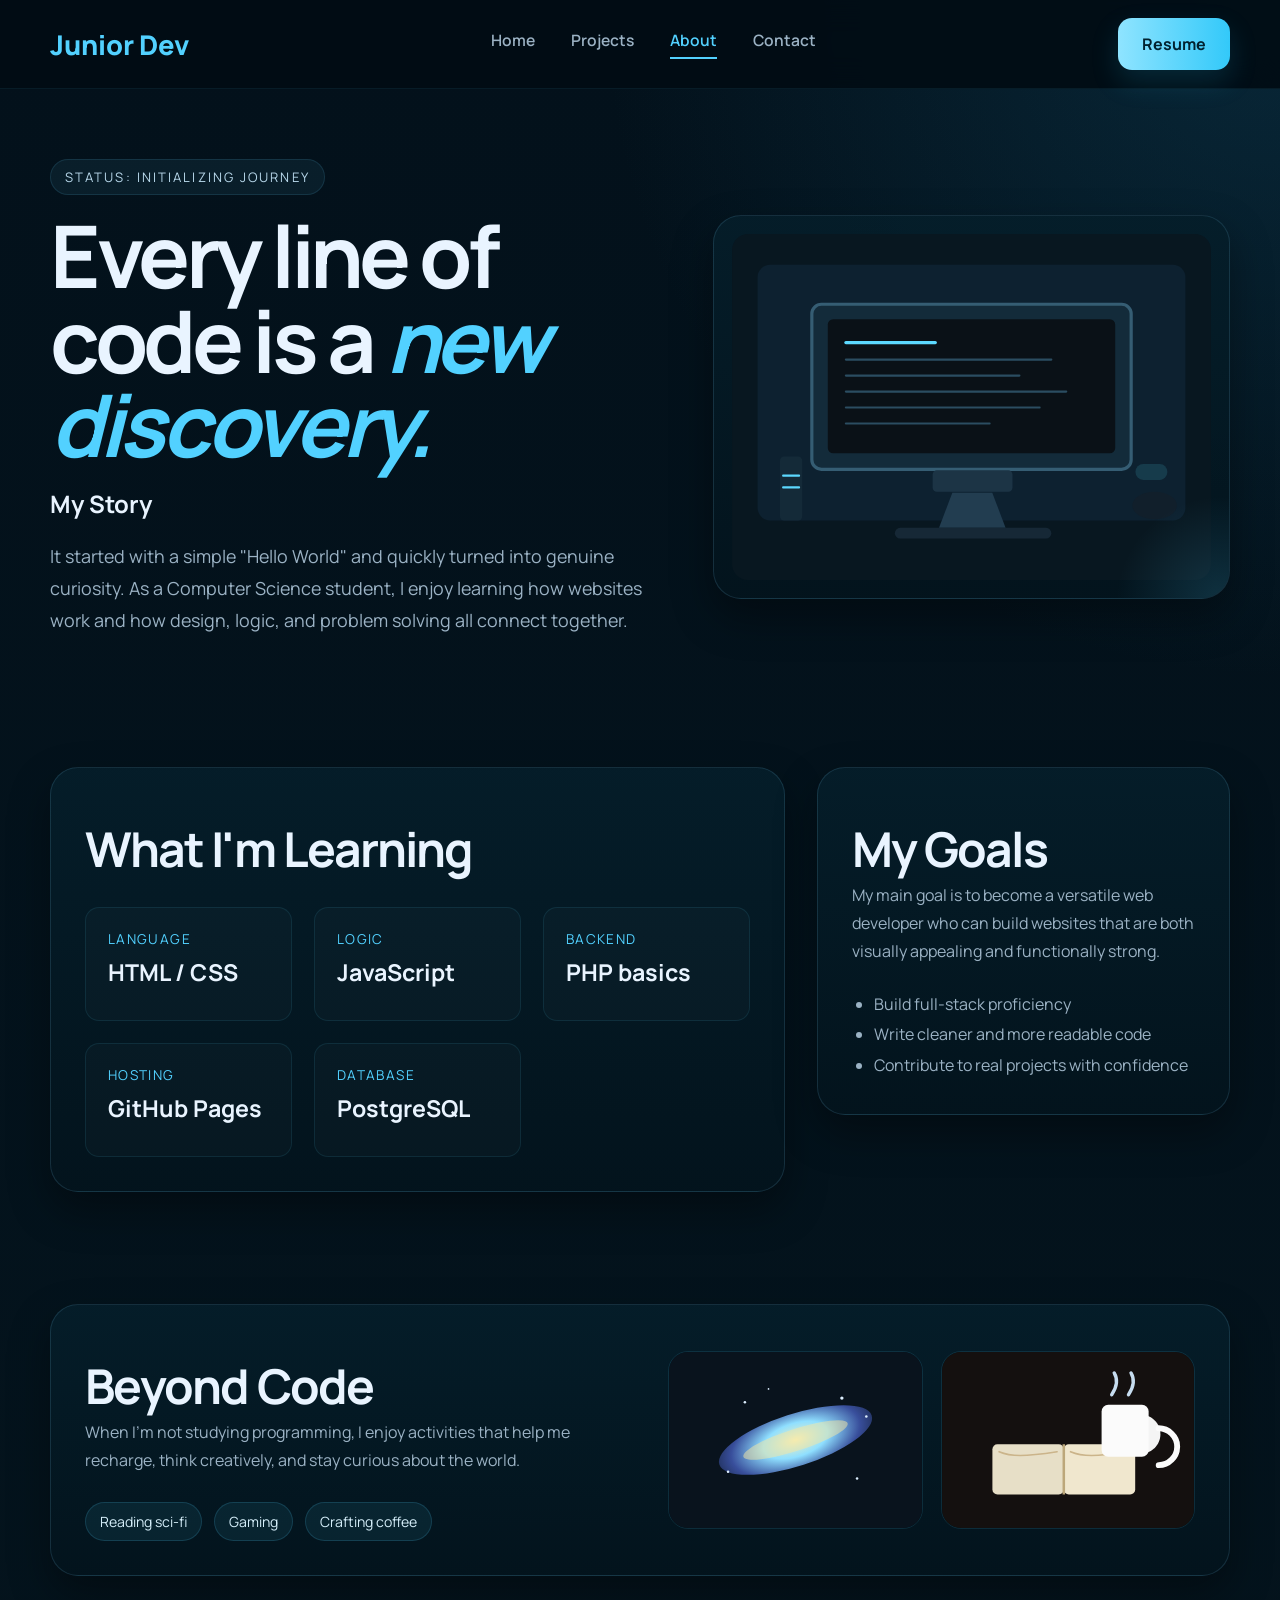
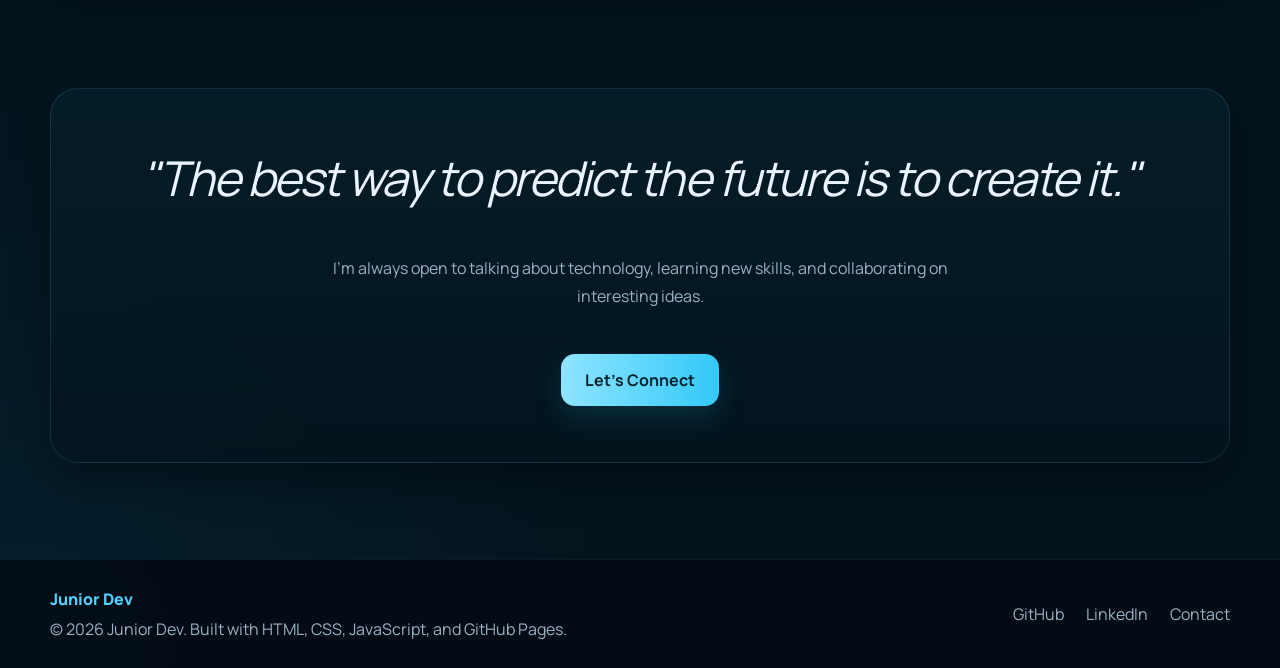
==== about.html @ 96a710fa "Add GitHub Pages static version of portfolio" ====
<!DOCTYPE html>
<html lang="en">
<head>
    <meta charset="UTF-8">
    <meta name="viewport" content="width=device-width, initial-scale=1.0">
    <title>About | Junior Dev</title>
    <link rel="preconnect" href="https://fonts.googleapis.com">
    <link rel="preconnect" href="https://fonts.gstatic.com" crossorigin>
    <link href="https://fonts.googleapis.com/css2?family=Manrope:wght@400;500;600;700;800&display=swap" rel="stylesheet">
    <link rel="stylesheet" href="styles/style.css">
</head>
<body>
    <header class="site-header">
        <div class="container header-row">
            <a class="site-logo" href="index.html">Junior Dev</a>
            <button class="menu-button" id="menuButton" type="button" aria-label="Open navigation">Menu</button>
            <nav class="site-navigation" id="siteNavigation">
                <a href="index.html">Home</a>
                <a href="projects.html">Projects</a>
                <a class="active-link" href="about.html">About</a>
                <a href="contact.html">Contact</a>
            </nav>
            <a class="resume-button" href="resume.html">Resume</a>
        </div>
    </header>

    <main>
        <section class="page-intro-section">
            <div class="container about-hero-grid">
                <div>
                    <p class="small-label">Status: initializing journey</p>
                    <h1>Every line of code is a <span>new discovery.</span></h1>
                    <h2 class="story-title">My Story</h2>
                    <p class="page-intro-text">
                        It started with a simple "Hello World" and quickly turned into genuine curiosity.
                        As a Computer Science student, I enjoy learning how websites work and how design,
                        logic, and problem solving all connect together.
                    </p>
                </div>

                <div class="about-image-card">
                    <img src="assets/images/about-desk.svg" alt="Workspace illustration showing a coding desk">
                </div>
            </div>
        </section>

        <section class="about-details-section">
            <div class="container about-details-grid">
                <article class="wide-info-card">
                    <h2>What I'm Learning</h2>
                    <div class="learning-skill-grid">
                        <div class="mini-skill-card">
                            <p>Language</p>
                            <h3>HTML / CSS</h3>
                        </div>
                        <div class="mini-skill-card">
                            <p>Logic</p>
                            <h3>JavaScript</h3>
                        </div>
                        <div class="mini-skill-card">
                            <p>Backend</p>
                            <h3>PHP basics</h3>
                        </div>
                        <div class="mini-skill-card">
                            <p>Hosting</p>
                            <h3>GitHub Pages</h3>
                        </div>
                        <div class="mini-skill-card">
                            <p>Database</p>
                            <h3>PostgreSQL</h3>
                        </div>
                    </div>
                </article>

                <article class="side-info-card">
                    <h2>My Goals</h2>
                    <p>
                        My main goal is to become a versatile web developer who can build websites
                        that are both visually appealing and functionally strong.
                    </p>
                    <ul class="goal-list">
                        <li>Build full-stack proficiency</li>
                        <li>Write cleaner and more readable code</li>
                        <li>Contribute to real projects with confidence</li>
                    </ul>
                </article>
            </div>
        </section>

        <section class="beyond-code-section">
            <div class="container beyond-code-card">
                <div class="beyond-code-text">
                    <h2>Beyond Code</h2>
                    <p>
                        When I'm not studying programming, I enjoy activities that help me recharge,
                        think creatively, and stay curious about the world.
                    </p>

                    <div class="hobby-badge-row">
                        <span>Reading sci-fi</span>
                        <span>Gaming</span>
                        <span>Crafting coffee</span>
                    </div>
                </div>

                <div class="beyond-code-images">
                    <img src="assets/images/galaxy.svg" alt="Galaxy themed illustration">
                    <img src="assets/images/coffee-book.svg" alt="Book and coffee themed illustration">
                </div>
            </div>
        </section>

        <section class="quote-section">
            <div class="container quote-box">
                <blockquote>"The best way to predict the future is to create it."</blockquote>
                <p>
                    I'm always open to talking about technology, learning new skills,
                    and collaborating on interesting ideas.
                </p>
                <a class="primary-button" href="contact.html">Let's Connect</a>
            </div>
        </section>
    </main>

    <footer class="site-footer">
        <div class="container footer-row">
            <div>
                <p class="footer-brand">Junior Dev</p>
                <p class="footer-text">&copy; <span id="footerYear"></span> Junior Dev. Built with HTML, CSS, JavaScript, and GitHub Pages.</p>
            </div>
            <div class="footer-links">
                <a href="https://github.com/Cheang-Zhi-Lin" target="_blank" rel="noreferrer">GitHub</a>
                <a href="https://www.linkedin.com/" target="_blank" rel="noreferrer">LinkedIn</a>
                <a href="contact.html">Contact</a>
            </div>
        </div>
    </footer>

    <script src="scripts/script.js"></script>
</body>
</html>
---- styles/style.css ----
:root {
    --background-color: #04141d;
    --background-color-dark: #030d15;
    --card-color: rgba(7, 28, 39, 0.88);
    --card-color-light: rgba(10, 38, 53, 0.92);
    --line-color: rgba(113, 187, 223, 0.16);
    --text-color: #e9f4ff;
    --muted-text-color: #9bb2c4;
    --accent-color: #52d1ff;
    --accent-color-soft: #6bdcff;
    --button-text-color: #02222f;
    --shadow-color: rgba(0, 0, 0, 0.35);
    --font-main: "Manrope", sans-serif;
    --border-radius-large: 28px;
    --border-radius-medium: 20px;
    --border-radius-small: 14px;
    --container-width: 1180px;
}

* {
    box-sizing: border-box;
}

html {
    scroll-behavior: smooth;
}

body {
    margin: 0;
    font-family: var(--font-main);
    color: var(--text-color);
    background:
        radial-gradient(circle at top right, rgba(18, 81, 110, 0.35), transparent 26%),
        radial-gradient(circle at bottom left, rgba(10, 90, 136, 0.16), transparent 24%),
        linear-gradient(180deg, #03111b 0%, #04141d 100%);
}

img {
    max-width: 100%;
    display: block;
}

a {
    color: inherit;
    text-decoration: none;
}

button,
input,
textarea {
    font: inherit;
}

.container {
    width: min(calc(100% - 40px), var(--container-width));
    margin: 0 auto;
}

.site-header {
    position: sticky;
    top: 0;
    z-index: 10;
    background: rgba(2, 12, 20, 0.92);
    backdrop-filter: blur(16px);
    border-bottom: 1px solid rgba(82, 209, 255, 0.08);
}

.header-row {
    display: flex;
    align-items: center;
    justify-content: space-between;
    gap: 20px;
    min-height: 88px;
}

.site-logo {
    font-size: 1.7rem;
    font-weight: 800;
    color: var(--accent-color);
}

.site-navigation {
    display: flex;
    gap: 36px;
    align-items: center;
}

.site-navigation a {
    color: var(--muted-text-color);
    font-size: 0.98rem;
    font-weight: 600;
    padding-bottom: 6px;
    border-bottom: 2px solid transparent;
    transition: 0.25s ease;
}

.site-navigation a:hover,
.site-navigation a.active-link {
    color: var(--accent-color);
    border-bottom-color: var(--accent-color);
}

.resume-button,
.primary-button,
.secondary-button {
    display: inline-flex;
    align-items: center;
    justify-content: center;
    min-height: 52px;
    padding: 0 24px;
    border-radius: 14px;
    font-weight: 700;
    transition: transform 0.25s ease, box-shadow 0.25s ease, background 0.25s ease;
}

.resume-button,
.primary-button {
    background: linear-gradient(90deg, #8fe4ff, #33c9f9);
    color: var(--button-text-color);
    box-shadow: 0 12px 28px rgba(31, 167, 210, 0.18);
}

.secondary-button {
    color: var(--text-color);
    border: 1px solid rgba(108, 187, 217, 0.2);
    background: rgba(255, 255, 255, 0.02);
}

.resume-button:hover,
.primary-button:hover,
.secondary-button:hover {
    transform: translateY(-2px);
}

.menu-button {
    display: none;
    border: 1px solid rgba(108, 187, 217, 0.2);
    background: rgba(255, 255, 255, 0.03);
    color: var(--text-color);
    border-radius: 12px;
    padding: 10px 16px;
    cursor: pointer;
}

main section {
    padding: 56px 0;
}

.hero-section {
    padding-top: 70px;
}

.hero-grid,
.about-hero-grid,
.contact-grid,
.stack-grid,
.about-details-grid {
    display: grid;
    gap: 32px;
}

.hero-grid,
.about-hero-grid {
    grid-template-columns: 1.1fr 0.9fr;
    align-items: center;
}

.hero-text h1,
.page-intro h1,
.about-hero-grid h1,
.contact-left-panel h1,
.resume-heading h1 {
    font-size: clamp(2.8rem, 7vw, 5.4rem);
    line-height: 0.98;
    margin: 18px 0 20px;
    letter-spacing: -0.05em;
}

.hero-text h1 span,
.about-hero-grid h1 span {
    color: var(--accent-color);
    font-style: italic;
}

.small-label {
    display: inline-flex;
    align-items: center;
    gap: 10px;
    margin: 0;
    padding: 8px 14px;
    border-radius: 999px;
    color: #b7d7ea;
    background: rgba(89, 184, 223, 0.08);
    border: 1px solid rgba(89, 184, 223, 0.14);
    font-size: 0.82rem;
    text-transform: uppercase;
    letter-spacing: 0.16em;
}

.hero-description,
.page-intro-text,
.contact-intro-text,
.story-title + .page-intro-text,
.resume-heading .page-intro-text {
    max-width: 640px;
    color: var(--muted-text-color);
    font-size: 1.12rem;
    line-height: 1.8;
}

.button-row {
    display: flex;
    gap: 16px;
    flex-wrap: wrap;
    margin-top: 34px;
}

.hero-image-card,
.about-image-card,
.contact-side-image,
.resume-card,
.callout-card,
.wide-info-card,
.side-info-card,
.project-card,
.info-card,
.tool-card,
.contact-form-card,
.contact-left-panel,
.beyond-code-card,
.quote-box {
    position: relative;
    background: linear-gradient(180deg, rgba(5, 30, 42, 0.92), rgba(3, 20, 29, 0.92));
    border: 1px solid var(--line-color);
    border-radius: var(--border-radius-large);
    box-shadow: 0 18px 40px var(--shadow-color);
    overflow: hidden;
}

.hero-image-card,
.about-image-card {
    padding: 18px;
}

.hero-image-card::after,
.about-image-card::after,
.contact-form-card::after,
.beyond-code-card::after,
.callout-card::after {
    content: "";
    position: absolute;
    inset: auto -20% -30% auto;
    width: 220px;
    height: 220px;
    background: radial-gradient(circle, rgba(82, 209, 255, 0.16), transparent 68%);
    pointer-events: none;
}

.section-heading {
    margin-bottom: 26px;
}

.section-heading-row {
    display: flex;
    justify-content: space-between;
    align-items: end;
    gap: 24px;
    flex-wrap: wrap;
}

.section-heading h2,
.callout-card h2,
.quote-box blockquote,
.stack-grid h2,
.wide-info-card h2,
.side-info-card h2,
.beyond-code-text h2,
.resume-grid h2 {
    margin: 14px 0 0;
    font-size: clamp(2rem, 4vw, 3rem);
    letter-spacing: -0.04em;
}

.section-note {
    color: var(--muted-text-color);
    font-style: italic;
}

.toolkit-grid,
.learning-grid,
.projects-grid,
.learning-skill-grid,
.resume-grid {
    display: grid;
    gap: 22px;
}

.toolkit-grid {
    grid-template-columns: repeat(5, 1fr);
}

.tool-card,
.info-card {
    padding: 28px;
}

.tool-number {
    margin: 0 0 28px;
    color: var(--accent-color);
    font-size: 0.9rem;
    font-weight: 700;
}

.tool-card h3,
.info-card h3,
.project-content h2,
.mini-skill-card h3 {
    margin: 0 0 10px;
    font-size: 1.45rem;
}

.tool-card p:last-child,
.info-card p,
.project-content p,
.side-info-card p,
.beyond-code-text p,
.stack-grid p,
.resume-grid p {
    margin: 0;
    color: var(--muted-text-color);
    line-height: 1.75;
}

.learning-grid {
    grid-template-columns: repeat(3, 1fr);
}

.info-icon {
    display: inline-flex;
    min-width: 56px;
    min-height: 40px;
    align-items: center;
    justify-content: center;
    margin-bottom: 20px;
    border-radius: 12px;
    color: var(--accent-color);
    background: rgba(82, 209, 255, 0.08);
    border: 1px solid rgba(82, 209, 255, 0.16);
    font-weight: 700;
}

.callout-card,
.quote-box {
    padding: 56px;
    display: flex;
    align-items: center;
    justify-content: space-between;
    gap: 28px;
}

.callout-card p,
.quote-box p {
    max-width: 680px;
    color: var(--muted-text-color);
    line-height: 1.75;
}

.page-intro-section {
    padding-top: 70px;
}

.page-intro {
    max-width: 860px;
}

.projects-grid {
    grid-template-columns: repeat(2, 1fr);
}

.project-card img {
    width: 100%;
    min-height: 260px;
    object-fit: cover;
}

.project-content {
    padding: 28px;
}

.tag-row {
    display: flex;
    gap: 8px;
    flex-wrap: wrap;
    margin-bottom: 16px;
}

.tag-row span,
.stack-badge,
.hobby-badge-row span {
    padding: 9px 14px;
    border-radius: 999px;
    background: rgba(82, 209, 255, 0.08);
    border: 1px solid rgba(82, 209, 255, 0.16);
    color: #d5eef9;
    font-size: 0.88rem;
}

.project-content a {
    display: inline-block;
    margin-top: 22px;
    color: var(--accent-color);
    font-weight: 700;
}

.large-project-card {
    grid-column: span 1;
}

.stack-grid {
    grid-template-columns: 0.9fr 1.1fr;
    align-items: center;
}

.stack-badges {
    display: flex;
    flex-wrap: wrap;
    gap: 14px;
    justify-content: end;
}

.about-details-grid {
    grid-template-columns: 1.6fr 0.9fr;
    align-items: start;
}

.wide-info-card,
.side-info-card,
.contact-left-panel,
.contact-form-card,
.resume-card {
    padding: 34px;
}

.learning-skill-grid {
    grid-template-columns: repeat(3, 1fr);
    margin-top: 26px;
}

.mini-skill-card {
    padding: 22px;
    border-radius: var(--border-radius-small);
    background: rgba(255, 255, 255, 0.02);
    border: 1px solid rgba(82, 209, 255, 0.1);
}

.mini-skill-card p {
    margin: 0 0 8px;
    color: var(--accent-color);
    font-size: 0.85rem;
    text-transform: uppercase;
    letter-spacing: 0.1em;
}

.goal-list,
.simple-list {
    margin: 24px 0 0;
    padding-left: 22px;
    color: var(--muted-text-color);
    line-height: 1.9;
}

.beyond-code-card {
    display: grid;
    grid-template-columns: 1fr 0.95fr;
    gap: 28px;
    padding: 34px;
}

.hobby-badge-row {
    display: flex;
    gap: 12px;
    flex-wrap: wrap;
    margin-top: 28px;
}

.beyond-code-images {
    display: grid;
    grid-template-columns: repeat(2, 1fr);
    gap: 18px;
    align-items: center;
}

.beyond-code-images img {
    border-radius: 20px;
    border: 1px solid rgba(82, 209, 255, 0.12);
}

.quote-box {
    flex-direction: column;
    text-align: center;
}

.quote-box blockquote {
    margin: 0;
    font-style: italic;
}

.contact-grid {
    grid-template-columns: 0.9fr 1.1fr;
    align-items: start;
}

.social-card-row {
    display: flex;
    gap: 16px;
    flex-wrap: wrap;
    margin: 34px 0;
}

.social-card {
    min-width: 150px;
    padding: 18px 22px;
    border-radius: 18px;
    background: rgba(82, 209, 255, 0.06);
    border: 1px solid rgba(82, 209, 255, 0.12);
    font-weight: 700;
}

.contact-side-image img {
    width: 100%;
}

.contact-form {
    display: grid;
    gap: 24px;
}

.two-column-inputs {
    display: grid;
    grid-template-columns: repeat(2, 1fr);
    gap: 20px;
}

.input-group {
    display: grid;
    gap: 10px;
}

.input-group label {
    color: #c8e8f4;
    font-size: 0.92rem;
    font-weight: 700;
    letter-spacing: 0.08em;
    text-transform: uppercase;
}

.input-group input,
.input-group textarea {
    width: 100%;
    padding: 18px 18px;
    border-radius: 16px;
    border: 1px solid rgba(82, 209, 255, 0.14);
    background: rgba(0, 0, 0, 0.46);
    color: var(--text-color);
    outline: none;
    transition: border-color 0.2s ease, box-shadow 0.2s ease;
}

.input-group input:focus,
.input-group textarea:focus {
    border-color: rgba(82, 209, 255, 0.6);
    box-shadow: 0 0 0 4px rgba(82, 209, 255, 0.1);
}

.full-width-button {
    width: 100%;
    border: none;
    cursor: pointer;
}

.form-note {
    margin: 0;
    color: var(--muted-text-color);
    text-align: center;
}

.message-box {
    margin-bottom: 20px;
    padding: 16px 18px;
    border-radius: 14px;
    font-weight: 600;
}

.success-message {
    background: rgba(76, 201, 142, 0.12);
    border: 1px solid rgba(76, 201, 142, 0.2);
    color: #c7f7df;
}

.error-message {
    background: rgba(255, 93, 93, 0.12);
    border: 1px solid rgba(255, 93, 93, 0.2);
    color: #ffd4d4;
}

.resume-grid {
    grid-template-columns: repeat(2, 1fr);
    margin-top: 30px;
}

.site-footer {
    border-top: 1px solid rgba(82, 209, 255, 0.08);
    background: rgba(3, 10, 18, 0.84);
    margin-top: 40px;
}

.footer-row {
    display: flex;
    justify-content: space-between;
    gap: 20px;
    align-items: center;
    padding: 28px 0;
    flex-wrap: wrap;
}

.footer-brand {
    margin: 0 0 8px;
    color: var(--accent-color);
    font-weight: 800;
}

.footer-text {
    margin: 0;
    color: var(--muted-text-color);
}

.footer-links {
    display: flex;
    gap: 22px;
    flex-wrap: wrap;
    color: var(--muted-text-color);
}

.footer-links a:hover {
    color: var(--accent-color);
}

.fade-in-section {
    opacity: 0;
    transform: translateY(18px);
    transition: opacity 0.6s ease, transform 0.6s ease;
}

.fade-in-section.show-section {
    opacity: 1;
    transform: translateY(0);
}

@media (max-width: 1100px) {
    .toolkit-grid {
        grid-template-columns: repeat(3, 1fr);
    }

    .hero-grid,
    .about-hero-grid {
        grid-template-columns: 1fr;
    }

    .hero-image-card,
    .about-image-card {
        max-width: 640px;
        margin: 0 auto;
    }
}

@media (max-width: 900px) {
    .container {
        width: min(calc(100% - 32px), var(--container-width));
    }

    .header-row {
        min-height: 78px;
    }

    .site-logo {
        font-size: 1.45rem;
    }

    .hero-grid,
    .about-hero-grid,
    .stack-grid,
    .about-details-grid,
    .contact-grid,
    .beyond-code-card {
        grid-template-columns: 1fr;
    }

    .toolkit-grid,
    .learning-grid,
    .projects-grid,
    .learning-skill-grid,
    .resume-grid,
    .two-column-inputs {
        grid-template-columns: repeat(2, 1fr);
    }

    .hero-section,
    .page-intro-section {
        padding-top: 48px;
    }

    .hero-description,
    .page-intro-text,
    .contact-intro-text,
    .story-title + .page-intro-text,
    .resume-heading .page-intro-text {
        font-size: 1rem;
    }

    .callout-card,
    .quote-box,
    .contact-left-panel,
    .contact-form-card,
    .resume-card,
    .wide-info-card,
    .side-info-card,
    .beyond-code-card,
    .tool-card,
    .info-card,
    .project-content {
        padding: 24px;
    }

    .stack-badges {
        justify-content: start;
    }

    .callout-card {
        align-items: start;
        flex-direction: column;
    }
}

@media (max-width: 700px) {
    .header-row {
        display: grid;
        grid-template-columns: 1fr auto auto;
        align-items: center;
        padding: 16px 0;
    }

    .menu-button {
        display: inline-flex;
        justify-content: center;
    }

    .site-navigation {
        display: none;
        grid-column: 1 / -1;
        width: 100%;
        flex-direction: column;
        align-items: flex-start;
        gap: 18px;
        padding: 18px 0 8px;
    }

    .site-navigation.open-menu {
        display: flex;
    }

    .resume-button {
        margin-left: auto;
        min-height: 44px;
        padding: 0 18px;
        font-size: 0.92rem;
    }

    .toolkit-grid,
    .learning-grid,
    .projects-grid,
    .learning-skill-grid,
    .resume-grid,
    .two-column-inputs,
    .beyond-code-images {
        grid-template-columns: 1fr;
    }

    .button-row,
    .social-card-row {
        flex-direction: column;
    }

    .primary-button,
    .secondary-button,
    .social-card {
        width: 100%;
    }

    .callout-card,
    .quote-box,
    .contact-left-panel,
    .contact-form-card,
    .resume-card,
    .wide-info-card,
    .side-info-card,
    .beyond-code-card {
        padding: 26px;
    }

    main section {
        padding: 42px 0;
    }

    .small-label {
        font-size: 0.72rem;
        letter-spacing: 0.12em;
    }

    .hero-text h1,
    .page-intro h1,
    .about-hero-grid h1,
    .contact-left-panel h1,
    .resume-heading h1 {
        font-size: clamp(2.3rem, 11vw, 3.6rem);
    }

    .section-heading h2,
    .callout-card h2,
    .quote-box blockquote,
    .stack-grid h2,
    .wide-info-card h2,
    .side-info-card h2,
    .beyond-code-text h2,
    .resume-grid h2 {
        font-size: clamp(1.7rem, 7vw, 2.4rem);
    }

    .project-card img {
        min-height: 210px;
    }

    .footer-row,
    .footer-links {
        flex-direction: column;
        align-items: flex-start;
    }
}

@media (max-width: 480px) {
    .container {
        width: min(calc(100% - 24px), var(--container-width));
    }

    .header-row {
        grid-template-columns: 1fr auto;
        gap: 12px;
    }

    .resume-button {
        grid-column: 1 / -1;
        width: 100%;
        margin-left: 0;
    }

    .menu-button,
    .resume-button,
    .primary-button,
    .secondary-button {
        min-height: 46px;
    }

    .hero-section,
    .page-intro-section {
        padding-top: 30px;
    }

    .callout-card,
    .quote-box,
    .contact-left-panel,
    .contact-form-card,
    .resume-card,
    .wide-info-card,
    .side-info-card,
    .beyond-code-card,
    .tool-card,
    .info-card,
    .project-content {
        padding: 20px;
    }

    .tag-row span,
    .stack-badge,
    .hobby-badge-row span {
        width: 100%;
        text-align: center;
    }

    .input-group input,
    .input-group textarea {
        padding: 15px 14px;
    }
}

/* Beginner-friendly scroll animation classes */
.scroll-animation {
    opacity: 0;
    transition: opacity 0.7s ease, transform 0.7s ease;
    transition-delay: var(--scroll-delay, 0s);
    will-change: opacity, transform;
}

.scroll-from-left {
    transform: translateX(-50px);
}

.scroll-from-right {
    transform: translateX(50px);
}

.show-scroll-animation {
    opacity: 1;
    transform: translateX(0) translateY(0);
}

@media (prefers-reduced-motion: reduce) {
    .scroll-animation {
        opacity: 1;
        transform: none;
        transition: none;
    }
}
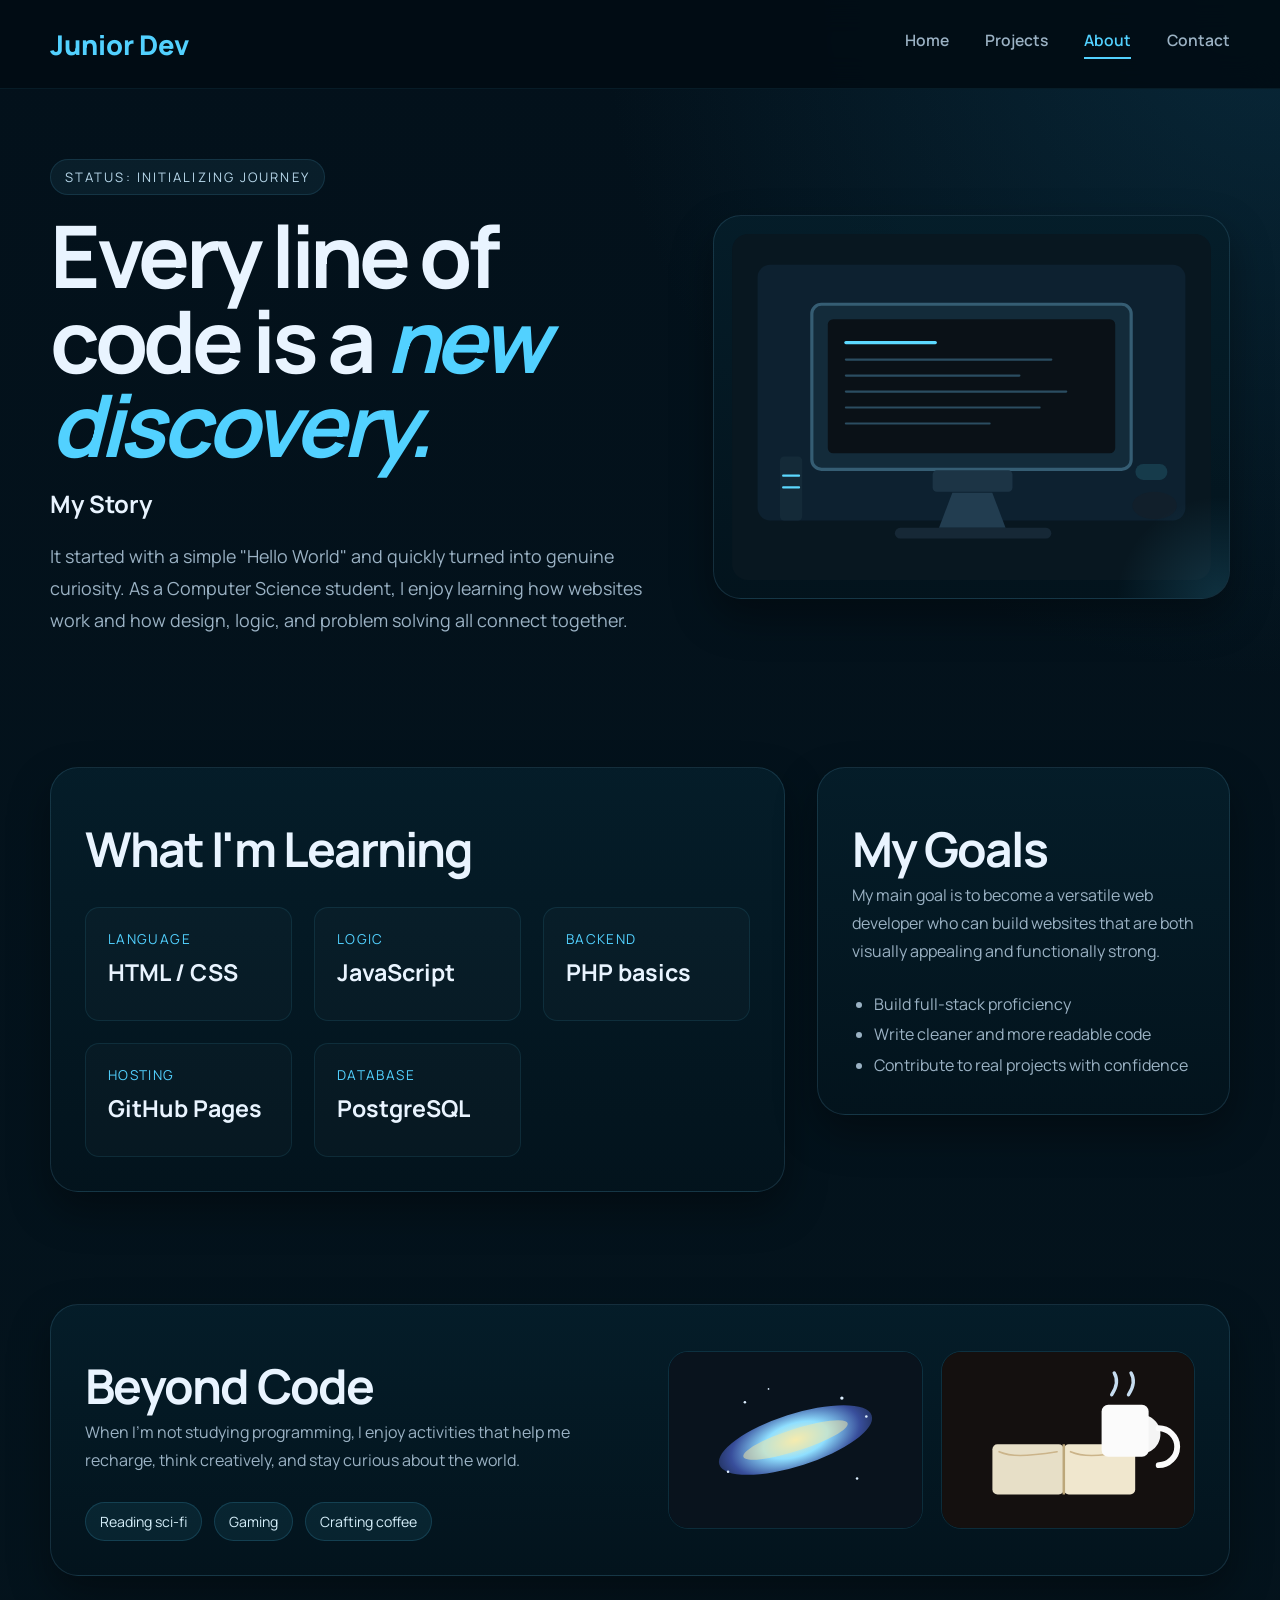
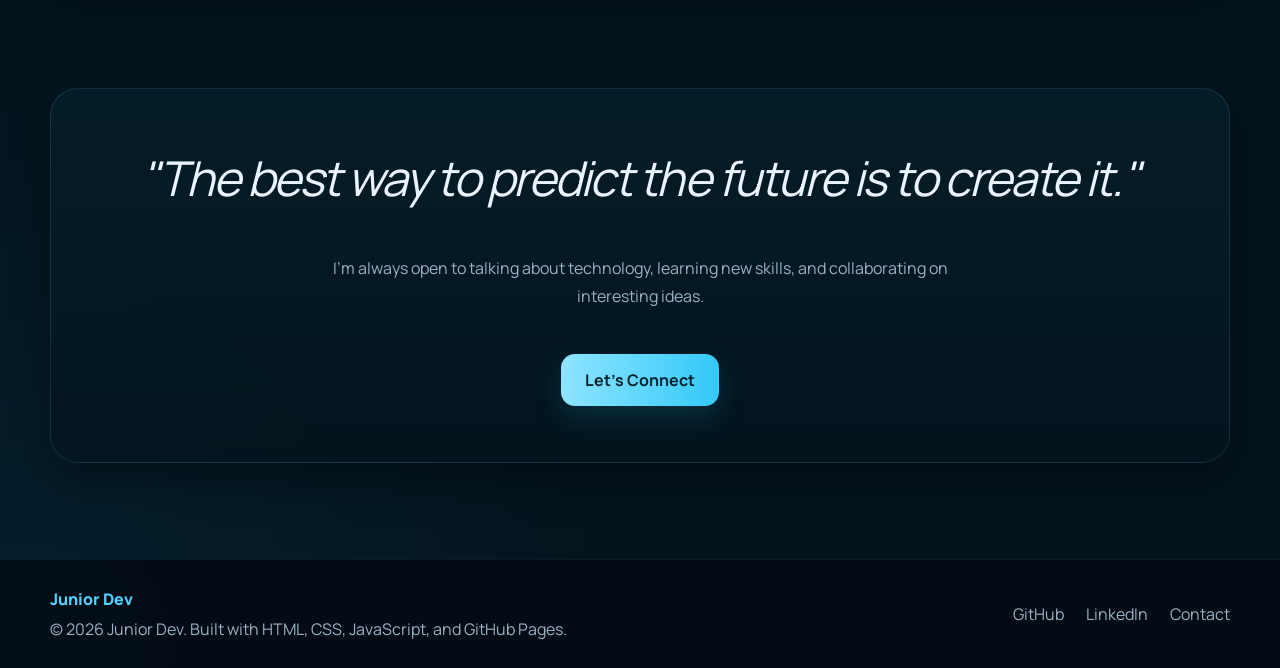
==== commit ba997ee7: "update" ====
--- a/about.html
+++ b/about.html
@@ -20,7 +20,6 @@
                 <a class="active-link" href="about.html">About</a>
                 <a href="contact.html">Contact</a>
             </nav>
-            <a class="resume-button" href="resume.html">Resume</a>
         </div>
     </header>
 
@@ -139,3 +138,4 @@
     <script src="scripts/script.js"></script>
 </body>
 </html>
+
--- a/styles/style.css
+++ b/styles/style.css
@@ -929,3 +929,34 @@
         transition: none;
     }
 }
+
+.project-title-link {
+    display: inline-block;
+    position: relative;
+    color: var(--text-color);
+    transition: transform 0.2s ease, color 0.2s ease;
+}
+
+.project-title-link::after {
+    content: "";
+    position: absolute;
+    left: 0;
+    bottom: -6px;
+    width: 100%;
+    height: 2px;
+    background: var(--accent-color);
+    transform: scaleX(0);
+    transform-origin: left;
+    transition: transform 0.2s ease;
+}
+
+.project-title-link:hover,
+.project-title-link:focus-visible {
+    color: var(--accent-color);
+    transform: scale(1.05);
+}
+
+.project-title-link:hover::after,
+.project-title-link:focus-visible::after {
+    transform: scaleX(1);
+}
